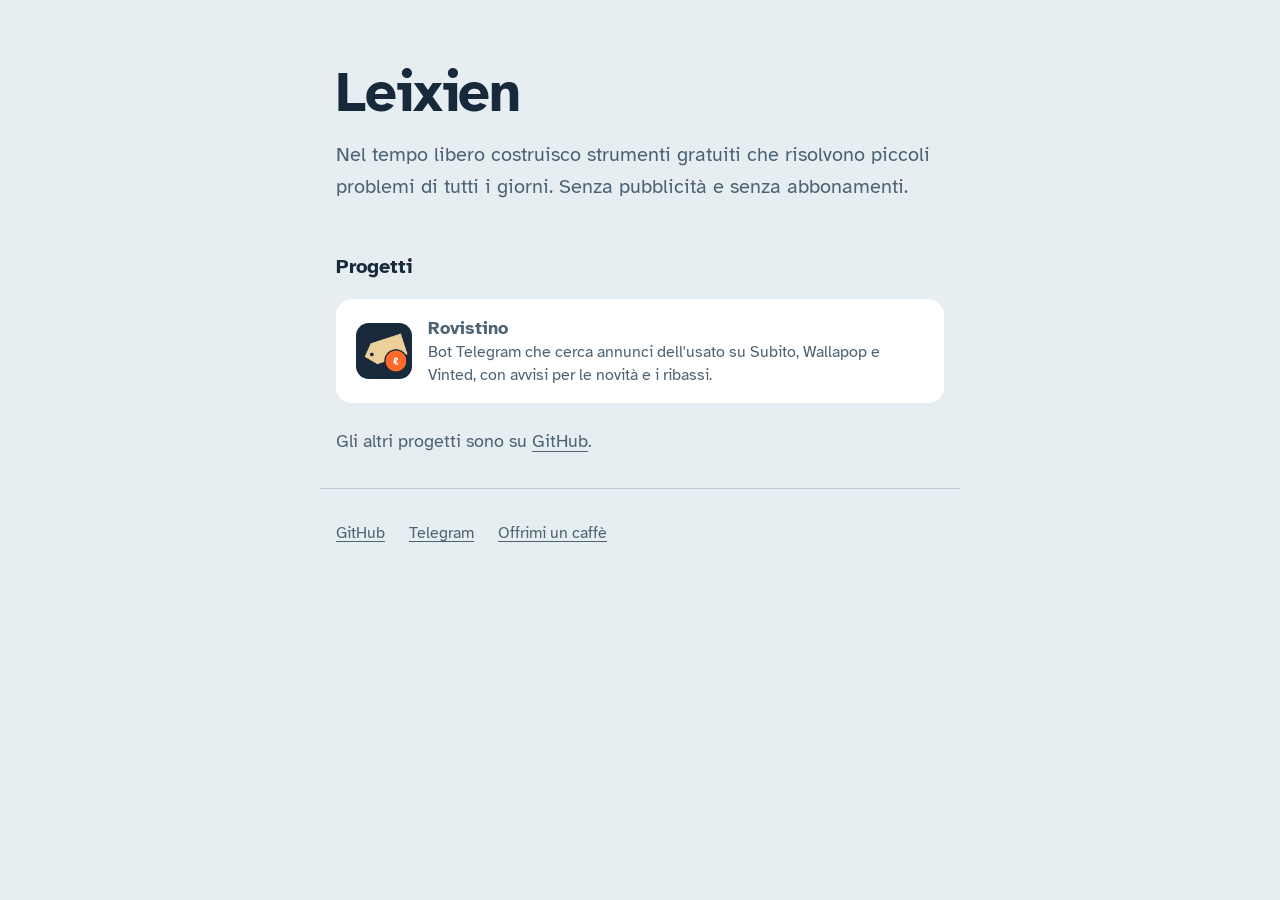
==== index.html @ f7a5f0c4 "Add home page with projects, favicon, robots.txt and sitemap" ====
<!doctype html>
<html lang="it">
<head>
  <meta charset="utf-8">
  <meta name="viewport" content="width=device-width, initial-scale=1">
  <title>Leixien – Strumenti gratuiti</title>
  <meta name="description" content="Strumenti gratuiti che risolvono piccoli problemi di tutti i giorni, come Rovistino, il bot Telegram per cercare annunci dell'usato.">
  <meta name="robots" content="index, follow">
  <link rel="canonical" href="https://leixien.github.io/">
  <meta property="og:title" content="Leixien – Strumenti gratuiti">
  <meta property="og:description" content="Strumenti gratuiti che risolvono piccoli problemi di tutti i giorni.">
  <meta property="og:url" content="https://leixien.github.io/">
  <meta property="og:type" content="website">
  <meta property="og:site_name" content="Leixien">
  <meta property="og:image" content="https://leixien.github.io/Rovistino/assets/description.png">
  <link rel="icon" href="/favicon.ico" sizes="any">
  <link rel="icon" type="image/png" sizes="48x48" href="/favicon-48.png">
  <link rel="icon" type="image/png" sizes="96x96" href="/favicon-96.png">
  <link rel="icon" type="image/png" sizes="192x192" href="/favicon-192.png">
  <link rel="apple-touch-icon" href="/apple-touch-icon.png">
  <script type="application/ld+json">
  {
    "@context": "https://schema.org",
    "@type": "WebSite",
    "name": "Leixien",
    "alternateName": ["Leixien – Strumenti gratuiti"],
    "url": "https://leixien.github.io/"
  }
  </script>
  <link rel="preconnect" href="https://fonts.googleapis.com">
  <link rel="preconnect" href="https://fonts.gstatic.com" crossorigin>
  <link href="https://fonts.googleapis.com/css2?family=Atkinson+Hyperlegible:wght@400;700&family=Caveat+Brush&display=swap" rel="stylesheet">
  <style>
    :root { --bg: #e7eef2; --ink: #17293a; --muted: #4d6273; --line: #b9c8d3; --card: #ffffff; --tag: #ecd09a; --sticker: #ff6a2b; --focus: #1f6fd1; }
    @media (prefers-color-scheme: dark) {
      :root { --bg: #14222f; --ink: #e4edf3; --muted: #9fb3c3; --line: #2e4254; --card: #1e3142; --tag: #d9bb80; --focus: #7db4ff; }
    }
    * { box-sizing: border-box; }
    body { margin: 0; background: var(--bg); color: var(--ink); font: 1.125rem/1.6 "Atkinson Hyperlegible", system-ui, sans-serif; }
    a { color: inherit; text-underline-offset: 0.2em; }
    a:focus-visible { outline: 3px solid var(--focus); outline-offset: 3px; }
    main { max-width: 40rem; margin: 0 auto; padding: 4rem 1rem 2rem; }
    h1 { font-size: clamp(2.4rem, 8vw, 3.5rem); line-height: 1.05; margin: 0 0 1rem; letter-spacing: -0.02em; }
    .lede { color: var(--muted); font-size: 1.25rem; margin: 0 0 3rem; }
    h2 { font-size: 1.25rem; margin: 0 0 1rem; }
    .project { display: flex; gap: 1rem; align-items: center; background: var(--card); border-radius: 1rem; padding: 1rem 1.25rem; text-decoration: none; }
    .project img { width: 3.5rem; height: 3.5rem; border-radius: 0.8rem; flex-shrink: 0; }
    .project b { display: block; font-size: 1.125rem; }
    .project span { color: var(--muted); font-size: 1rem; line-height: 1.45; }
    .more { margin: 1.5rem 0 0; color: var(--muted); }
    footer { max-width: 40rem; margin: 0 auto; padding: 2rem 1rem 3rem; display: flex; flex-wrap: wrap; gap: 0.5rem 1.5rem; color: var(--muted); font-size: 1rem; border-top: 1px solid var(--line); }
  </style>
</head>
<body>
  <main>
    <h1>Leixien</h1>
    <p class="lede">Nel tempo libero costruisco strumenti gratuiti che risolvono piccoli problemi di tutti i giorni. Senza pubblicità e senza abbonamenti.</p>

    <h2>Progetti</h2>
    <a class="project" href="Rovistino/">
      <img src="favicon-192.png" alt="">
      <span><b>Rovistino</b>Bot Telegram che cerca annunci dell'usato su Subito, Wallapop e Vinted, con avvisi per le novità e i ribassi.</span>
    </a>
    <p class="more">Gli altri progetti sono su <a href="https://github.com/Leixien">GitHub</a>.</p>
  </main>

  <footer>
    <a href="https://github.com/Leixien">GitHub</a>
    <a href="https://t.me/cringejon">Telegram</a>
    <a href="Rovistino/dona.html">Offrimi un caffè</a>
  </footer>
</body>
</html>
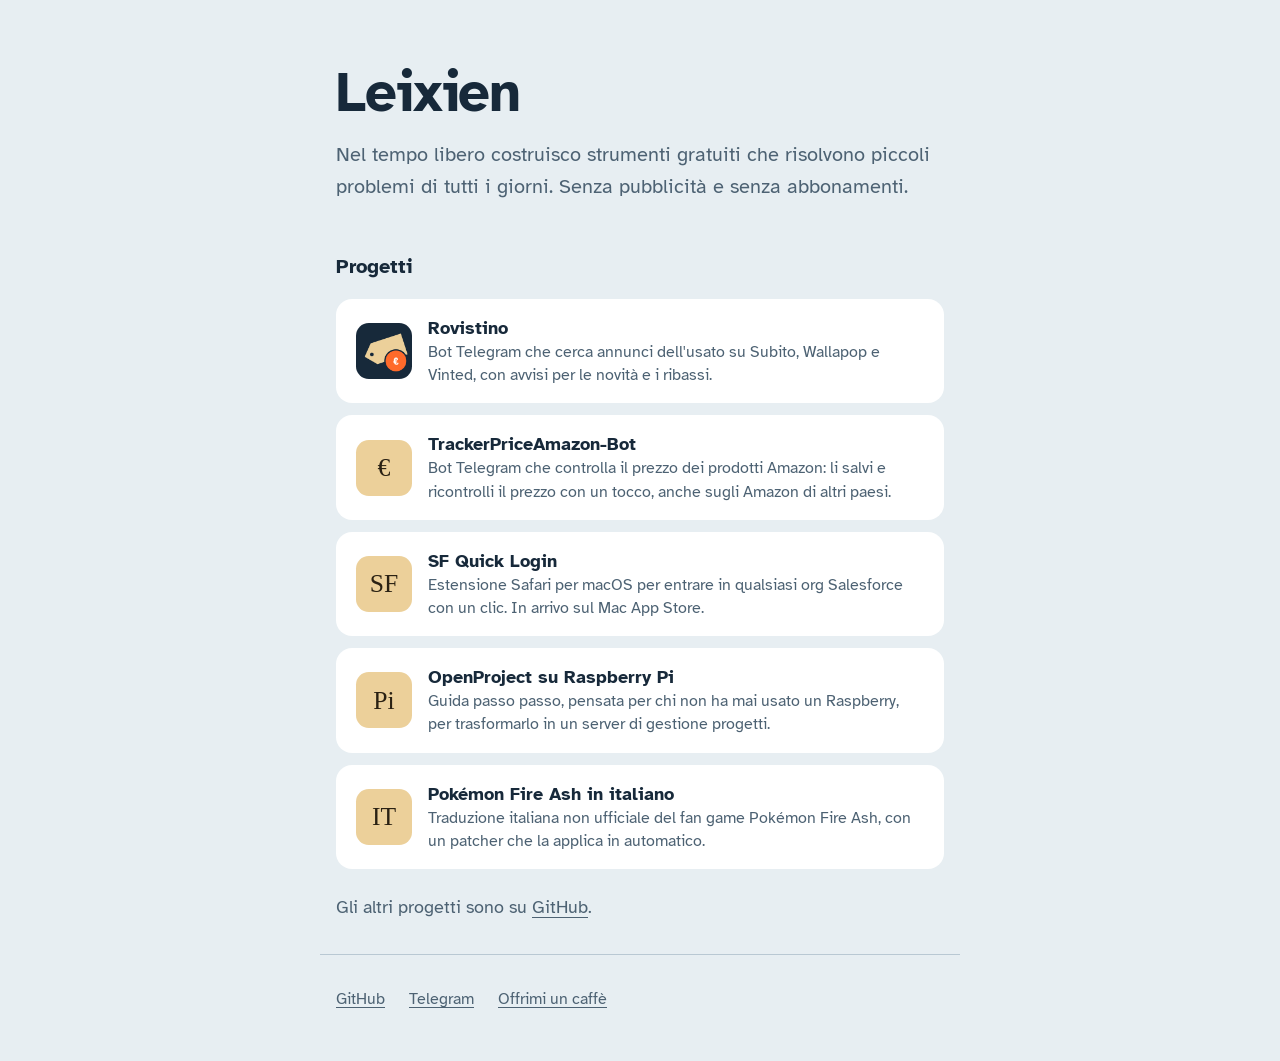
==== commit 9bd3af04: "List more projects on the home page" ====
--- a/index.html
+++ b/index.html
@@ -4,7 +4,7 @@
   <meta charset="utf-8">
   <meta name="viewport" content="width=device-width, initial-scale=1">
   <title>Leixien – Strumenti gratuiti</title>
-  <meta name="description" content="Strumenti gratuiti che risolvono piccoli problemi di tutti i giorni, come Rovistino, il bot Telegram per cercare annunci dell'usato.">
+  <meta name="description" content="Strumenti gratuiti di Leixien: Rovistino per gli annunci dell'usato, un bot Telegram per i prezzi Amazon, un'estensione Safari per Salesforce, guide e traduzioni.">
   <meta name="robots" content="index, follow">
   <link rel="canonical" href="https://leixien.github.io/">
   <meta property="og:title" content="Leixien – Strumenti gratuiti">
@@ -43,9 +43,11 @@
     h1 { font-size: clamp(2.4rem, 8vw, 3.5rem); line-height: 1.05; margin: 0 0 1rem; letter-spacing: -0.02em; }
     .lede { color: var(--muted); font-size: 1.25rem; margin: 0 0 3rem; }
     h2 { font-size: 1.25rem; margin: 0 0 1rem; }
+    .projects { list-style: none; margin: 0; padding: 0; display: grid; gap: 0.75rem; }
     .project { display: flex; gap: 1rem; align-items: center; background: var(--card); border-radius: 1rem; padding: 1rem 1.25rem; text-decoration: none; }
-    .project img { width: 3.5rem; height: 3.5rem; border-radius: 0.8rem; flex-shrink: 0; }
-    .project b { display: block; font-size: 1.125rem; }
+    .project img, .badge { width: 3.5rem; height: 3.5rem; border-radius: 0.8rem; flex-shrink: 0; }
+    .project .badge { display: grid; place-items: center; background: var(--tag); color: #2a2113; font: 1.6rem/1 "Caveat Brush", cursive; }
+    .project b { display: block; font-size: 1.125rem; color: var(--ink); }
     .project span { color: var(--muted); font-size: 1rem; line-height: 1.45; }
     .more { margin: 1.5rem 0 0; color: var(--muted); }
     footer { max-width: 40rem; margin: 0 auto; padding: 2rem 1rem 3rem; display: flex; flex-wrap: wrap; gap: 0.5rem 1.5rem; color: var(--muted); font-size: 1rem; border-top: 1px solid var(--line); }
@@ -57,10 +59,28 @@
     <p class="lede">Nel tempo libero costruisco strumenti gratuiti che risolvono piccoli problemi di tutti i giorni. Senza pubblicità e senza abbonamenti.</p>
 
     <h2>Progetti</h2>
-    <a class="project" href="Rovistino/">
-      <img src="favicon-192.png" alt="">
-      <span><b>Rovistino</b>Bot Telegram che cerca annunci dell'usato su Subito, Wallapop e Vinted, con avvisi per le novità e i ribassi.</span>
-    </a>
+    <ul class="projects">
+      <li><a class="project" href="Rovistino/">
+        <img src="favicon-192.png" alt="">
+        <span><b>Rovistino</b>Bot Telegram che cerca annunci dell'usato su Subito, Wallapop e Vinted, con avvisi per le novità e i ribassi.</span>
+      </a></li>
+      <li><a class="project" href="https://github.com/Leixien/TrackerPriceAmazon-Bot">
+        <span class="badge" aria-hidden="true">€</span>
+        <span><b>TrackerPriceAmazon-Bot</b>Bot Telegram che controlla il prezzo dei prodotti Amazon: li salvi e ricontrolli il prezzo con un tocco, anche sugli Amazon di altri paesi.</span>
+      </a></li>
+      <li><a class="project" href="SF-Quick-Login-Safari-Extension/">
+        <span class="badge" aria-hidden="true">SF</span>
+        <span><b>SF Quick Login</b>Estensione Safari per macOS per entrare in qualsiasi org Salesforce con un clic. In arrivo sul Mac App Store.</span>
+      </a></li>
+      <li><a class="project" href="https://github.com/Leixien/raspberry-openproject-guide">
+        <span class="badge" aria-hidden="true">Pi</span>
+        <span><b>OpenProject su Raspberry Pi</b>Guida passo passo, pensata per chi non ha mai usato un Raspberry, per trasformarlo in un server di gestione progetti.</span>
+      </a></li>
+      <li><a class="project" href="https://github.com/Leixien/PokemonFireAsh-ITA">
+        <span class="badge" aria-hidden="true">IT</span>
+        <span><b>Pokémon Fire Ash in italiano</b>Traduzione italiana non ufficiale del fan game Pokémon Fire Ash, con un patcher che la applica in automatico.</span>
+      </a></li>
+    </ul>
     <p class="more">Gli altri progetti sono su <a href="https://github.com/Leixien">GitHub</a>.</p>
   </main>
 
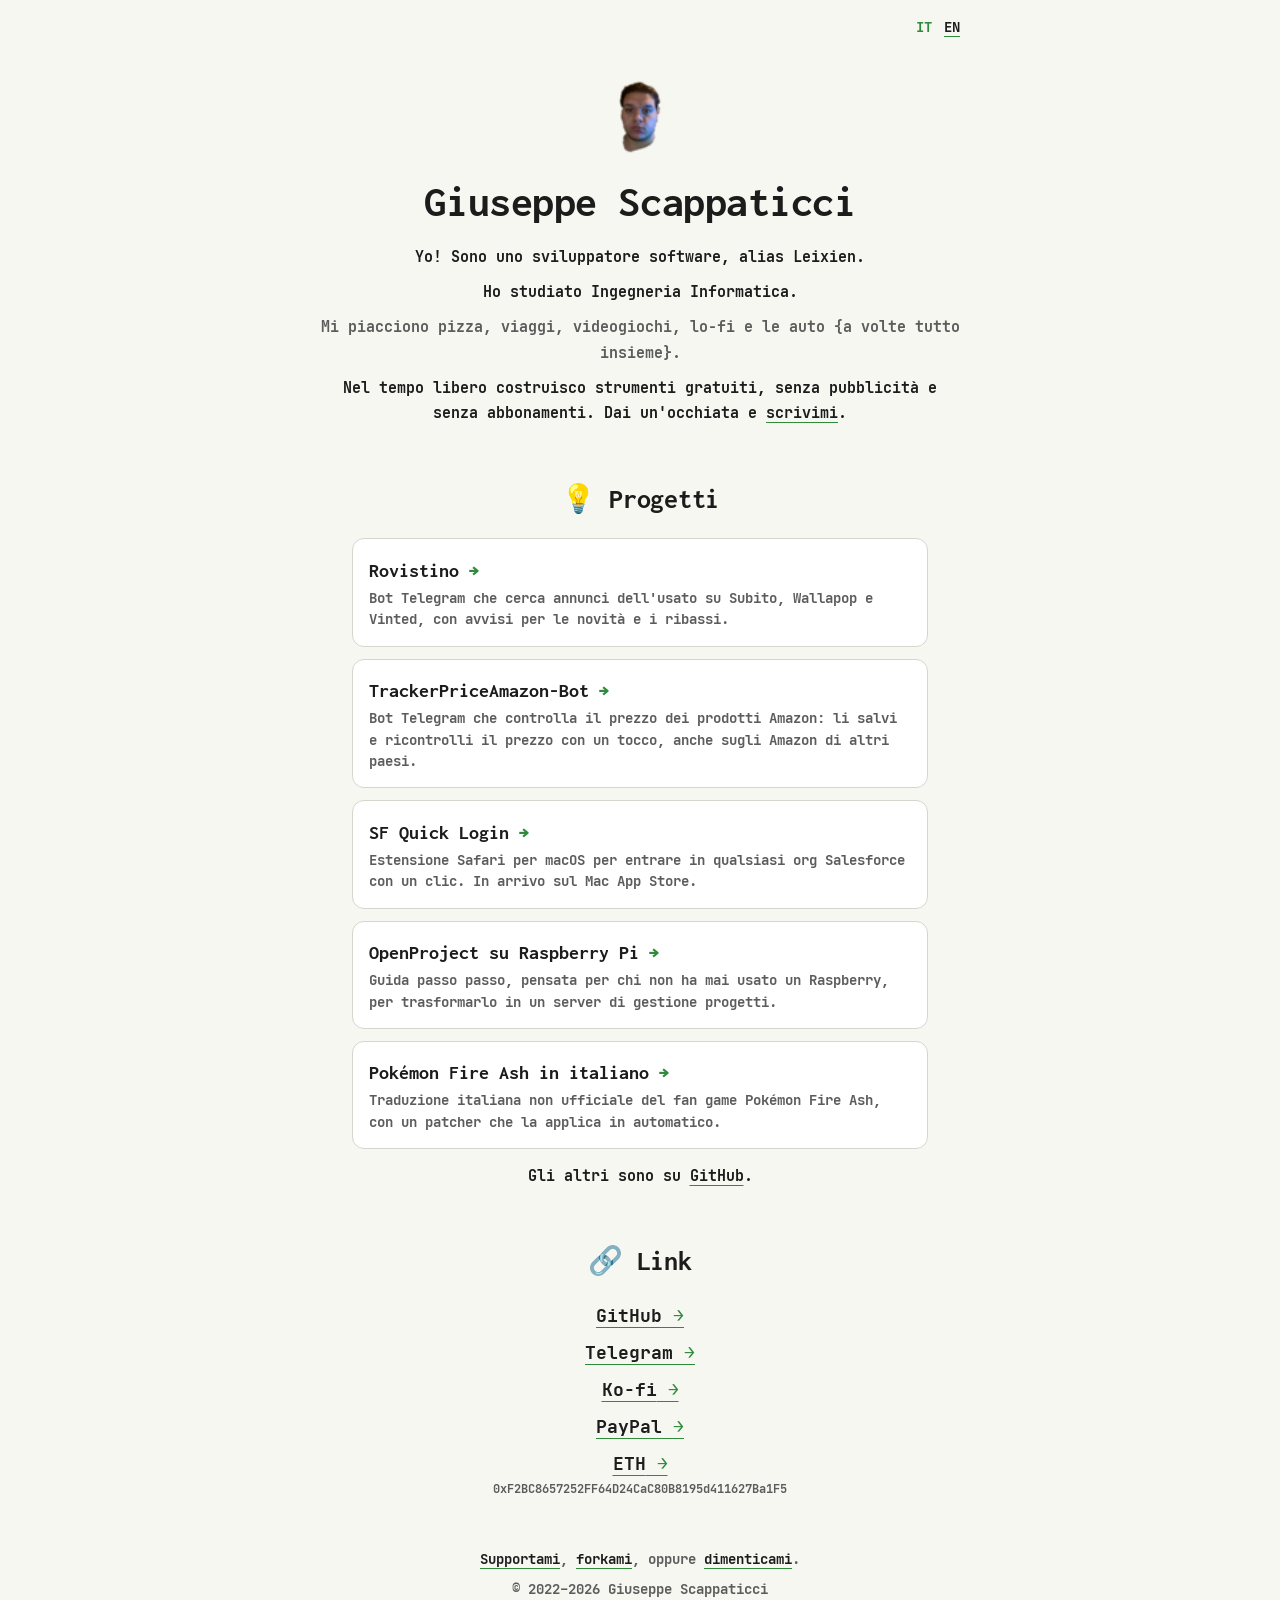
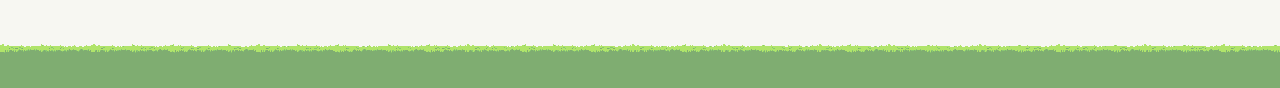
==== commit 8dfe6c2d: "Rebuild the home page in the style of the first website, in Italian and English" ====
--- a/index.html
+++ b/index.html
@@ -3,91 +3,87 @@
 <head>
   <meta charset="utf-8">
   <meta name="viewport" content="width=device-width, initial-scale=1">
-  <title>Leixien – Strumenti gratuiti</title>
-  <meta name="description" content="Strumenti gratuiti di Leixien: Rovistino per gli annunci dell'usato, un bot Telegram per i prezzi Amazon, un'estensione Safari per Salesforce, guide e traduzioni.">
+  <title>Giuseppe Scappaticci (Leixien) – Progetti</title>
+  <meta name="description" content="Giuseppe Scappaticci, alias Leixien: sviluppatore software. Strumenti gratuiti come Rovistino, bot Telegram, estensioni Safari, guide e traduzioni.">
   <meta name="robots" content="index, follow">
   <link rel="canonical" href="https://leixien.github.io/">
-  <meta property="og:title" content="Leixien – Strumenti gratuiti">
-  <meta property="og:description" content="Strumenti gratuiti che risolvono piccoli problemi di tutti i giorni.">
+  <link rel="alternate" hreflang="it" href="https://leixien.github.io/">
+  <link rel="alternate" hreflang="en" href="https://leixien.github.io/en/">
+  <link rel="alternate" hreflang="x-default" href="https://leixien.github.io/">
+  <meta property="og:title" content="Giuseppe Scappaticci (Leixien) – Progetti">
+  <meta property="og:description" content="Sviluppatore software. Strumenti gratuiti che risolvono piccoli problemi di tutti i giorni.">
   <meta property="og:url" content="https://leixien.github.io/">
   <meta property="og:type" content="website">
   <meta property="og:site_name" content="Leixien">
+  <meta property="og:locale" content="it_IT">
   <meta property="og:image" content="https://leixien.github.io/Rovistino/assets/description.png">
+  <meta name="theme-color" content="#181818" media="(prefers-color-scheme: dark)">
+  <meta name="theme-color" content="#f7f7f2" media="(prefers-color-scheme: light)">
   <link rel="icon" href="/favicon.ico" sizes="any">
   <link rel="icon" type="image/png" sizes="48x48" href="/favicon-48.png">
   <link rel="icon" type="image/png" sizes="96x96" href="/favicon-96.png">
   <link rel="icon" type="image/png" sizes="192x192" href="/favicon-192.png">
   <link rel="apple-touch-icon" href="/apple-touch-icon.png">
+  <link rel="preload" href="/fonts/JetBrainsMono-Bold.ttf" as="font" type="font/ttf" crossorigin>
+  <link rel="stylesheet" href="/style.css">
   <script type="application/ld+json">
   {
     "@context": "https://schema.org",
-    "@type": "WebSite",
-    "name": "Leixien",
-    "alternateName": ["Leixien – Strumenti gratuiti"],
-    "url": "https://leixien.github.io/"
+    "@graph": [
+      { "@type": "WebSite", "name": "Leixien", "url": "https://leixien.github.io/", "inLanguage": ["it", "en"] },
+      {
+        "@type": "Person",
+        "name": "Giuseppe Scappaticci",
+        "alternateName": "Leixien",
+        "jobTitle": "Sviluppatore software",
+        "url": "https://leixien.github.io/",
+        "sameAs": ["https://github.com/Leixien", "https://t.me/cringejon", "https://ko-fi.com/cringejon"]
+      }
+    ]
   }
   </script>
-  <link rel="preconnect" href="https://fonts.googleapis.com">
-  <link rel="preconnect" href="https://fonts.gstatic.com" crossorigin>
-  <link href="https://fonts.googleapis.com/css2?family=Atkinson+Hyperlegible:wght@400;700&family=Caveat+Brush&display=swap" rel="stylesheet">
-  <style>
-    :root { --bg: #e7eef2; --ink: #17293a; --muted: #4d6273; --line: #b9c8d3; --card: #ffffff; --tag: #ecd09a; --sticker: #ff6a2b; --focus: #1f6fd1; }
-    @media (prefers-color-scheme: dark) {
-      :root { --bg: #14222f; --ink: #e4edf3; --muted: #9fb3c3; --line: #2e4254; --card: #1e3142; --tag: #d9bb80; --focus: #7db4ff; }
-    }
-    * { box-sizing: border-box; }
-    body { margin: 0; background: var(--bg); color: var(--ink); font: 1.125rem/1.6 "Atkinson Hyperlegible", system-ui, sans-serif; }
-    a { color: inherit; text-underline-offset: 0.2em; }
-    a:focus-visible { outline: 3px solid var(--focus); outline-offset: 3px; }
-    main { max-width: 40rem; margin: 0 auto; padding: 4rem 1rem 2rem; }
-    h1 { font-size: clamp(2.4rem, 8vw, 3.5rem); line-height: 1.05; margin: 0 0 1rem; letter-spacing: -0.02em; }
-    .lede { color: var(--muted); font-size: 1.25rem; margin: 0 0 3rem; }
-    h2 { font-size: 1.25rem; margin: 0 0 1rem; }
-    .projects { list-style: none; margin: 0; padding: 0; display: grid; gap: 0.75rem; }
-    .project { display: flex; gap: 1rem; align-items: center; background: var(--card); border-radius: 1rem; padding: 1rem 1.25rem; text-decoration: none; }
-    .project img, .badge { width: 3.5rem; height: 3.5rem; border-radius: 0.8rem; flex-shrink: 0; }
-    .project .badge { display: grid; place-items: center; background: var(--tag); color: #2a2113; font: 1.6rem/1 "Caveat Brush", cursive; }
-    .project b { display: block; font-size: 1.125rem; color: var(--ink); }
-    .project span { color: var(--muted); font-size: 1rem; line-height: 1.45; }
-    .more { margin: 1.5rem 0 0; color: var(--muted); }
-    footer { max-width: 40rem; margin: 0 auto; padding: 2rem 1rem 3rem; display: flex; flex-wrap: wrap; gap: 0.5rem 1.5rem; color: var(--muted); font-size: 1rem; border-top: 1px solid var(--line); }
-  </style>
 </head>
 <body>
+  <nav class="lang" aria-label="Lingua">
+    <a href="/" aria-current="page" hreflang="it" lang="it">IT</a>
+    <a href="/en/" hreflang="en" lang="en">EN</a>
+  </nav>
+
   <main>
-    <h1>Leixien</h1>
-    <p class="lede">Nel tempo libero costruisco strumenti gratuiti che risolvono piccoli problemi di tutti i giorni. Senza pubblicità e senza abbonamenti.</p>
+    <a class="head" href="/" aria-label="Home"><img src="/img/beppe.png" alt="Giuseppe" width="50"></a>
+    <h1>Giuseppe Scappaticci</h1>
 
-    <h2>Progetti</h2>
+    <div class="intro">
+      <p>Yo! Sono uno sviluppatore software, alias <b>Leixien</b>.</p>
+      <p>Ho studiato Ingegneria Informatica.</p>
+      <p class="muted">Mi piacciono pizza, viaggi, videogiochi, lo-fi e le auto {a volte tutto insieme}.</p>
+      <p>Nel tempo libero costruisco strumenti gratuiti, senza pubblicità e senza abbonamenti. Dai un'occhiata e <a href="#link">scrivimi</a>.</p>
+    </div>
+
+    <h2 id="progetti">💡 Progetti</h2>
     <ul class="projects">
-      <li><a class="project" href="Rovistino/">
-        <img src="favicon-192.png" alt="">
-        <span><b>Rovistino</b>Bot Telegram che cerca annunci dell'usato su Subito, Wallapop e Vinted, con avvisi per le novità e i ribassi.</span>
-      </a></li>
-      <li><a class="project" href="https://github.com/Leixien/TrackerPriceAmazon-Bot">
-        <span class="badge" aria-hidden="true">€</span>
-        <span><b>TrackerPriceAmazon-Bot</b>Bot Telegram che controlla il prezzo dei prodotti Amazon: li salvi e ricontrolli il prezzo con un tocco, anche sugli Amazon di altri paesi.</span>
-      </a></li>
-      <li><a class="project" href="SF-Quick-Login-Safari-Extension/">
-        <span class="badge" aria-hidden="true">SF</span>
-        <span><b>SF Quick Login</b>Estensione Safari per macOS per entrare in qualsiasi org Salesforce con un clic. In arrivo sul Mac App Store.</span>
-      </a></li>
-      <li><a class="project" href="https://github.com/Leixien/raspberry-openproject-guide">
-        <span class="badge" aria-hidden="true">Pi</span>
-        <span><b>OpenProject su Raspberry Pi</b>Guida passo passo, pensata per chi non ha mai usato un Raspberry, per trasformarlo in un server di gestione progetti.</span>
-      </a></li>
-      <li><a class="project" href="https://github.com/Leixien/PokemonFireAsh-ITA">
-        <span class="badge" aria-hidden="true">IT</span>
-        <span><b>Pokémon Fire Ash in italiano</b>Traduzione italiana non ufficiale del fan game Pokémon Fire Ash, con un patcher che la applica in automatico.</span>
-      </a></li>
+      <li><a href="/Rovistino/"><b>Rovistino</b><span>Bot Telegram che cerca annunci dell'usato su Subito, Wallapop e Vinted, con avvisi per le novità e i ribassi.</span></a></li>
+      <li><a href="https://github.com/Leixien/TrackerPriceAmazon-Bot"><b>TrackerPriceAmazon-Bot</b><span>Bot Telegram che controlla il prezzo dei prodotti Amazon: li salvi e ricontrolli il prezzo con un tocco, anche sugli Amazon di altri paesi.</span></a></li>
+      <li><a href="/SF-Quick-Login-Safari-Extension/"><b>SF Quick Login</b><span>Estensione Safari per macOS per entrare in qualsiasi org Salesforce con un clic. In arrivo sul Mac App Store.</span></a></li>
+      <li><a href="https://github.com/Leixien/raspberry-openproject-guide"><b>OpenProject su Raspberry Pi</b><span>Guida passo passo, pensata per chi non ha mai usato un Raspberry, per trasformarlo in un server di gestione progetti.</span></a></li>
+      <li><a href="https://github.com/Leixien/PokemonFireAsh-ITA"><b>Pokémon Fire Ash in italiano</b><span>Traduzione italiana non ufficiale del fan game Pokémon Fire Ash, con un patcher che la applica in automatico.</span></a></li>
     </ul>
-    <p class="more">Gli altri progetti sono su <a href="https://github.com/Leixien">GitHub</a>.</p>
+    <p class="intro muted">Gli altri sono su <a href="https://github.com/Leixien">GitHub</a>.</p>
+
+    <h2 id="link">🔗 Link</h2>
+    <ul class="links">
+      <li><a href="https://github.com/Leixien">GitHub</a></li>
+      <li><a href="https://t.me/cringejon">Telegram</a></li>
+      <li><a href="https://ko-fi.com/cringejon">Ko-fi</a></li>
+      <li><a href="https://paypal.me/giuseppescappaticci">PayPal</a></li>
+      <li><a href="https://etherscan.io/address/0xF2BC8657252FF64D24CaC80B8195d411627Ba1F5">ETH</a><code>0xF2BC8657252FF64D24CaC80B8195d411627Ba1F5</code></li>
+    </ul>
   </main>
 
   <footer>
-    <a href="https://github.com/Leixien">GitHub</a>
-    <a href="https://t.me/cringejon">Telegram</a>
-    <a href="Rovistino/dona.html">Offrimi un caffè</a>
+    <p class="main"><a href="https://ko-fi.com/cringejon">Supportami</a>, <a href="https://github.com/Leixien">forkami</a>, oppure <a href="/forget.html">dimenticami</a>.</p>
+    <p>© 2022–2026 Giuseppe Scappaticci</p>
   </footer>
+  <div class="grass" aria-hidden="true"></div>
 </body>
 </html>
--- a/style.css
+++ b/style.css
@@ -0,0 +1,86 @@
+@font-face {
+  font-family: "JetBrains Mono";
+  src: url("/fonts/JetBrainsMono-Bold.ttf") format("truetype");
+  font-weight: 700;
+  font-display: swap;
+}
+@font-face {
+  font-family: "Inconsolata";
+  src: url("/fonts/Inconsolata.ttf") format("truetype");
+  font-display: swap;
+}
+
+/* Dark by default, as the first version of the site; light if the device asks for it. */
+:root {
+  --bg: #181818;
+  --ink: #f5f5f5;
+  --muted: #a8a8a8;
+  --line: #333333;
+  --card: #222222;
+  --accent: #7fd08a;
+  --focus: #9ecbff;
+}
+@media (prefers-color-scheme: light) {
+  :root {
+    --bg: #f7f7f2;
+    --ink: #1c1c1c;
+    --muted: #5c5c5c;
+    --line: #d6d6cf;
+    --card: #ffffff;
+    --accent: #2f8a3c;
+    --focus: #1f6fd1;
+  }
+}
+
+* { box-sizing: border-box; }
+
+body {
+  margin: 0;
+  min-height: 100dvh;
+  display: flex;
+  flex-direction: column;
+  background: var(--bg);
+  color: var(--ink);
+  font: 700 0.9375rem/1.7 "JetBrains Mono", ui-monospace, monospace;
+}
+
+a { color: inherit; text-decoration-color: var(--accent); text-underline-offset: 0.25em; }
+a:hover { color: var(--accent); }
+:focus-visible { outline: 3px solid var(--focus); outline-offset: 3px; }
+
+.lang { display: flex; justify-content: flex-end; gap: 0.75rem; max-width: 42rem; width: 100%; margin: 0 auto; padding: 1rem 1rem 0; font-size: 0.875rem; }
+.lang [aria-current] { color: var(--accent); text-decoration: none; }
+
+main { flex: 1; width: 100%; max-width: 42rem; margin: 0 auto; padding: 1.5rem 1rem 2rem; text-align: center; }
+
+/* The head that spins, from the first version. */
+.head { display: inline-block; margin-top: 1rem; }
+.head img { display: block; width: 50px; height: auto; transition: transform 0.8s; }
+.head:hover img, .head:focus-visible img, .head:active img { transform: rotate(360deg); }
+@media (prefers-reduced-motion: reduce) { .head img { transition: none; } }
+
+h1, h2 { font-family: "Inconsolata", ui-monospace, monospace; font-weight: 700; letter-spacing: -0.01em; }
+h1 { font-size: clamp(2rem, 8vw, 2.75rem); line-height: 1.1; margin: 0.75rem 0 1.25rem; }
+h2 { font-size: 1.75rem; margin: 3rem 0 1rem; }
+.intro p { margin: 0 0 0.6rem; }
+.intro .muted { color: var(--muted); }
+
+.projects, .links { list-style: none; margin: 0 auto; padding: 0; display: grid; gap: 0.75rem; text-align: left; max-width: 36rem; }
+.projects a { display: block; background: var(--card); border: 1px solid var(--line); border-radius: 0.75rem; padding: 0.9rem 1rem; text-decoration: none; }
+.projects a:hover { border-color: var(--accent); color: inherit; }
+.projects b { display: block; font-family: "Inconsolata", ui-monospace, monospace; font-size: 1.25rem; }
+.projects b::after { content: " →"; color: var(--accent); }
+.projects span { display: block; color: var(--muted); font-size: 0.875rem; line-height: 1.55; }
+
+.links { text-align: center; gap: 0.4rem; font-size: 1.125rem; }
+.links a::after { content: " →"; color: var(--accent); }
+.links code { display: block; font: inherit; font-size: 0.75rem; color: var(--muted); word-break: break-all; }
+
+footer { text-align: center; padding: 1rem 1rem 0; font-size: 0.875rem; color: var(--muted); }
+footer p { margin: 0 0 0.4rem; }
+footer .main a { color: var(--ink); }
+
+/* The pixel-art grass at the bottom, from the first version. */
+.grass { height: 3.5rem; background: url("/img/grass.png") bottom center / auto 100% repeat-x; image-rendering: pixelated; margin-top: 1.5rem; }
+
+.forget img { max-width: 100%; height: auto; border-radius: 0.5rem; }
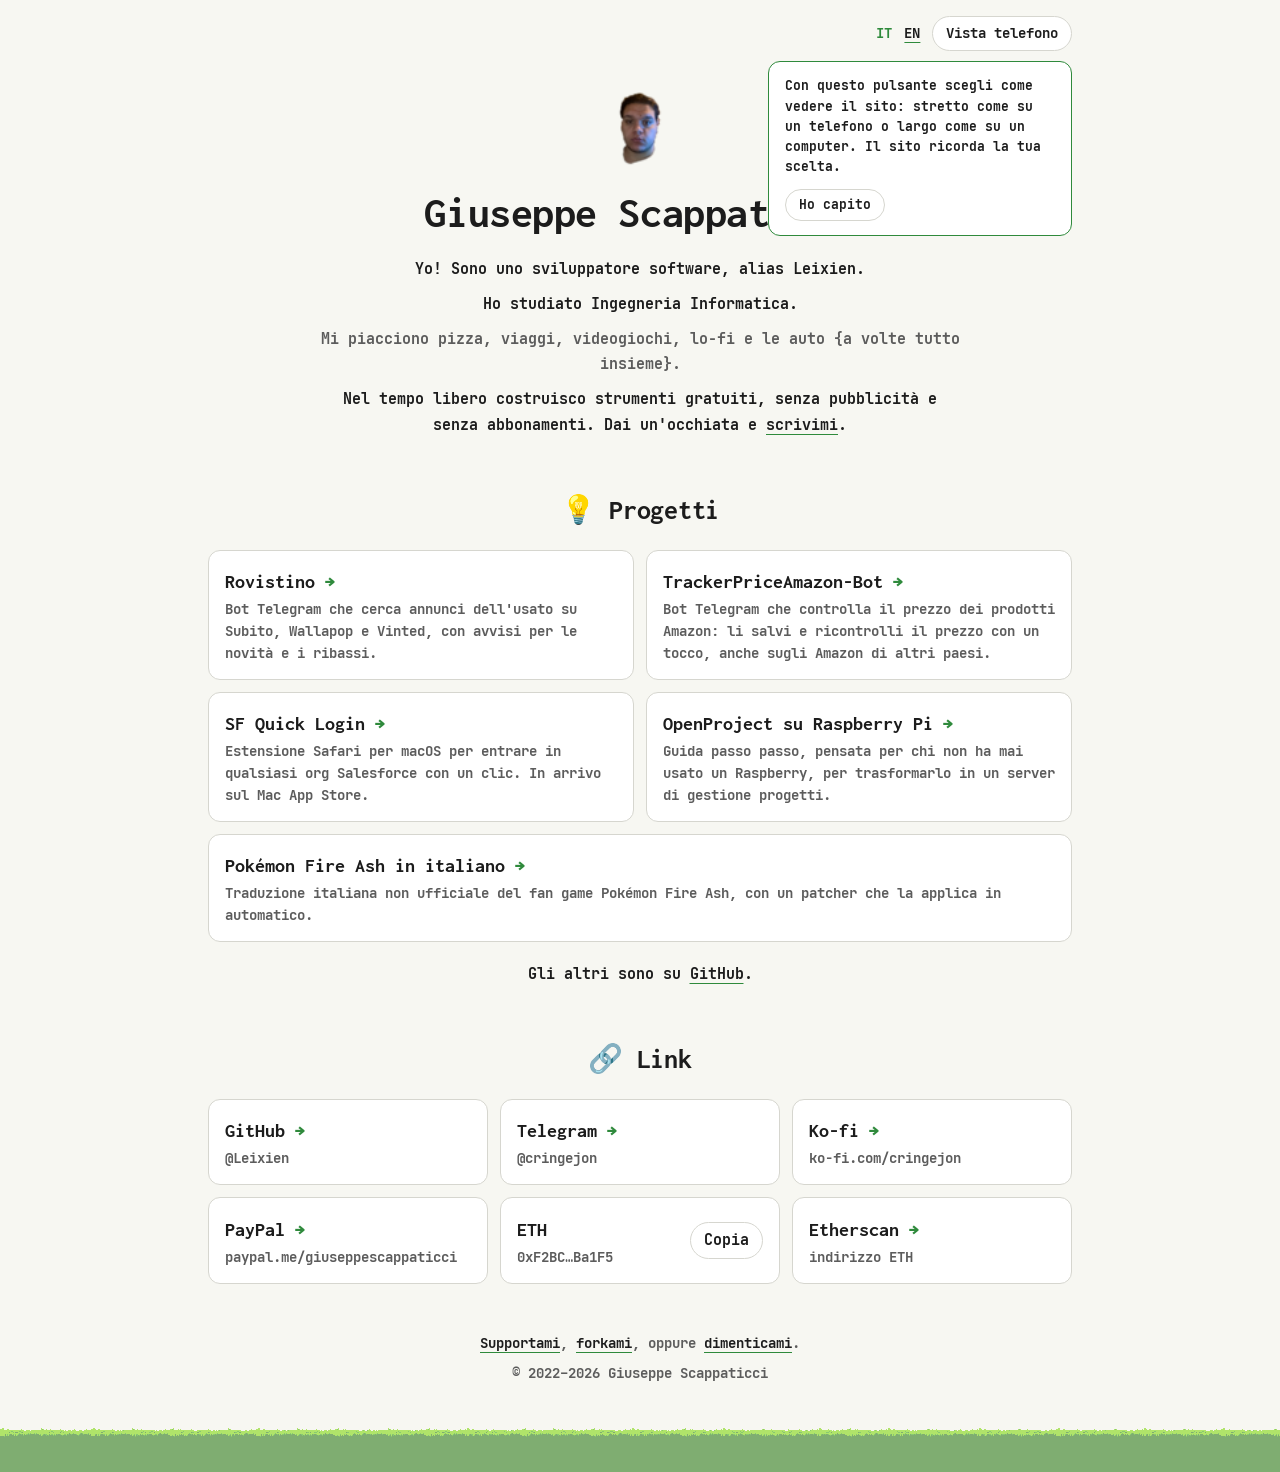
==== commit 34560d71: "Card-style links, phone/desktop view switch with a first-visit tip" ====
--- a/index.html
+++ b/index.html
@@ -16,7 +16,10 @@
   <meta property="og:type" content="website">
   <meta property="og:site_name" content="Leixien">
   <meta property="og:locale" content="it_IT">
-  <meta property="og:image" content="https://leixien.github.io/Rovistino/assets/description.png">
+  <meta property="og:image" content="https://leixien.github.io/img/og.png">
+  <meta property="og:image:width" content="1200">
+  <meta property="og:image:height" content="630">
+  <meta name="twitter:card" content="summary_large_image">
   <meta name="theme-color" content="#181818" media="(prefers-color-scheme: dark)">
   <meta name="theme-color" content="#f7f7f2" media="(prefers-color-scheme: light)">
   <link rel="icon" href="/favicon.ico" sizes="any">
@@ -26,6 +29,7 @@
   <link rel="apple-touch-icon" href="/apple-touch-icon.png">
   <link rel="preload" href="/fonts/JetBrainsMono-Bold.ttf" as="font" type="font/ttf" crossorigin>
   <link rel="stylesheet" href="/style.css">
+  <script src="/site.js"></script>
   <script type="application/ld+json">
   {
     "@context": "https://schema.org",
@@ -44,7 +48,7 @@
   </script>
 </head>
 <body>
-  <nav class="lang" aria-label="Lingua">
+  <nav class="bar" aria-label="Lingua">
     <a href="/" aria-current="page" hreflang="it" lang="it">IT</a>
     <a href="/en/" hreflang="en" lang="en">EN</a>
   </nav>
@@ -72,11 +76,12 @@
 
     <h2 id="link">🔗 Link</h2>
     <ul class="links">
-      <li><a href="https://github.com/Leixien">GitHub</a></li>
-      <li><a href="https://t.me/cringejon">Telegram</a></li>
-      <li><a href="https://ko-fi.com/cringejon">Ko-fi</a></li>
-      <li><a href="https://paypal.me/giuseppescappaticci">PayPal</a></li>
-      <li><a href="https://etherscan.io/address/0xF2BC8657252FF64D24CaC80B8195d411627Ba1F5">ETH</a><code>0xF2BC8657252FF64D24CaC80B8195d411627Ba1F5</code></li>
+      <li><a href="https://github.com/Leixien"><b>GitHub</b><span>@Leixien</span></a></li>
+      <li><a href="https://t.me/cringejon"><b>Telegram</b><span>@cringejon</span></a></li>
+      <li><a href="https://ko-fi.com/cringejon"><b>Ko-fi</b><span>ko-fi.com/cringejon</span></a></li>
+      <li><a href="https://paypal.me/giuseppescappaticci"><b>PayPal</b><span>paypal.me/giuseppescappaticci</span></a></li>
+      <li><div class="eth"><div><b>ETH</b><span title="0xF2BC8657252FF64D24CaC80B8195d411627Ba1F5">0xF2BC…Ba1F5</span></div><button type="button" class="copy" data-copy="0xF2BC8657252FF64D24CaC80B8195d411627Ba1F5">Copia</button></div></li>
+      <li><a href="https://etherscan.io/address/0xF2BC8657252FF64D24CaC80B8195d411627Ba1F5"><b>Etherscan</b><span>indirizzo ETH</span></a></li>
     </ul>
   </main>
 
--- a/style.css
+++ b/style.css
@@ -42,16 +42,50 @@
   background: var(--bg);
   color: var(--ink);
   font: 700 0.9375rem/1.7 "JetBrains Mono", ui-monospace, monospace;
+  /* layout follows the body width, so the phone/desktop switch can narrow it */
+  container-type: inline-size;
 }
+
+/* forced phone view on a wide screen */
+html[data-view="mobile"] { background: var(--line); }
+html[data-view="mobile"] body { max-width: 26rem; margin: 0 auto; }
 
 a { color: inherit; text-decoration-color: var(--accent); text-underline-offset: 0.25em; }
 a:hover { color: var(--accent); }
 :focus-visible { outline: 3px solid var(--focus); outline-offset: 3px; }
 
-.lang { display: flex; justify-content: flex-end; gap: 0.75rem; max-width: 42rem; width: 100%; margin: 0 auto; padding: 1rem 1rem 0; font-size: 0.875rem; }
-.lang [aria-current] { color: var(--accent); text-decoration: none; }
+/* top bar: language, view switch and its one-time tip */
+.bar { position: relative; display: flex; justify-content: flex-end; align-items: center; gap: 0.75rem; max-width: 56rem; width: 100%; margin: 0 auto; padding: 1rem 1rem 0; font-size: 0.875rem; }
+.bar [aria-current] { color: var(--accent); text-decoration: none; }
+.view-switch, .tip button, .copy {
+  font: inherit;
+  color: var(--ink);
+  background: var(--card);
+  border: 1px solid var(--line);
+  border-radius: 999px;
+  padding: 0.3rem 0.8rem;
+  cursor: pointer;
+  white-space: nowrap;
+}
+.view-switch:hover, .copy:hover { border-color: var(--accent); }
+.tip {
+  position: absolute;
+  top: calc(100% + 0.6rem);
+  right: 1rem;
+  z-index: 1;
+  width: min(19rem, calc(100cqi - 2rem));
+  background: var(--card);
+  border: 1px solid var(--accent);
+  border-radius: 0.75rem;
+  padding: 0.9rem 1rem;
+  font-size: 0.8125rem;
+  line-height: 1.55;
+  text-align: left;
+}
+.tip p { margin: 0 0 0.75rem; }
 
-main { flex: 1; width: 100%; max-width: 42rem; margin: 0 auto; padding: 1.5rem 1rem 2rem; text-align: center; }
+main { flex: 1; width: 100%; max-width: 56rem; margin: 0 auto; padding: 1.5rem 1rem 2rem; text-align: center; }
+.intro { max-width: 40rem; margin: 0 auto; }
 
 /* The head that spins, from the first version. */
 .head { display: inline-block; margin-top: 1rem; }
@@ -60,21 +94,26 @@
 @media (prefers-reduced-motion: reduce) { .head img { transition: none; } }
 
 h1, h2 { font-family: "Inconsolata", ui-monospace, monospace; font-weight: 700; letter-spacing: -0.01em; }
-h1 { font-size: clamp(2rem, 8vw, 2.75rem); line-height: 1.1; margin: 0.75rem 0 1.25rem; }
+h1 { font-size: clamp(2rem, 8cqi, 2.75rem); line-height: 1.1; margin: 0.75rem 0 1.25rem; }
 h2 { font-size: 1.75rem; margin: 3rem 0 1rem; }
 .intro p { margin: 0 0 0.6rem; }
 .intro .muted { color: var(--muted); }
+.projects + .intro { margin-top: 1.25rem; }
 
-.projects, .links { list-style: none; margin: 0 auto; padding: 0; display: grid; gap: 0.75rem; text-align: left; max-width: 36rem; }
-.projects a { display: block; background: var(--card); border: 1px solid var(--line); border-radius: 0.75rem; padding: 0.9rem 1rem; text-decoration: none; }
-.projects a:hover { border-color: var(--accent); color: inherit; }
-.projects b { display: block; font-family: "Inconsolata", ui-monospace, monospace; font-size: 1.25rem; }
-.projects b::after { content: " →"; color: var(--accent); }
-.projects span { display: block; color: var(--muted); font-size: 0.875rem; line-height: 1.55; }
-
-.links { text-align: center; gap: 0.4rem; font-size: 1.125rem; }
-.links a::after { content: " →"; color: var(--accent); }
-.links code { display: block; font: inherit; font-size: 0.75rem; color: var(--muted); word-break: break-all; }
+/* projects and links share the card look: one column on phones, more on wide screens */
+.projects, .links { list-style: none; margin: 0 auto; padding: 0; display: grid; gap: 0.75rem; text-align: left; }
+@container (min-width: 44rem) {
+  .projects { grid-template-columns: 1fr 1fr; }
+  .projects li:last-child:nth-child(odd) { grid-column: 1 / -1; }  /* no half-empty last row */
+  .links { grid-template-columns: repeat(3, 1fr); }
+}
+.projects a, .links a, .links .eth { display: block; height: 100%; background: var(--card); border: 1px solid var(--line); border-radius: 0.75rem; padding: 0.9rem 1rem; text-decoration: none; }
+.projects a:hover, .links a:hover { border-color: var(--accent); color: inherit; }
+.projects b, .links b { display: block; font-family: "Inconsolata", ui-monospace, monospace; font-size: 1.25rem; }
+.projects a b::after, .links a b::after { content: " →"; color: var(--accent); }
+.projects span, .links span { display: block; color: var(--muted); font-size: 0.875rem; line-height: 1.55; }
+.links .eth { display: flex; align-items: center; justify-content: space-between; gap: 0.5rem; }
+.links .eth span { overflow: hidden; text-overflow: ellipsis; }
 
 footer { text-align: center; padding: 1rem 1rem 0; font-size: 0.875rem; color: var(--muted); }
 footer p { margin: 0 0 0.4rem; }
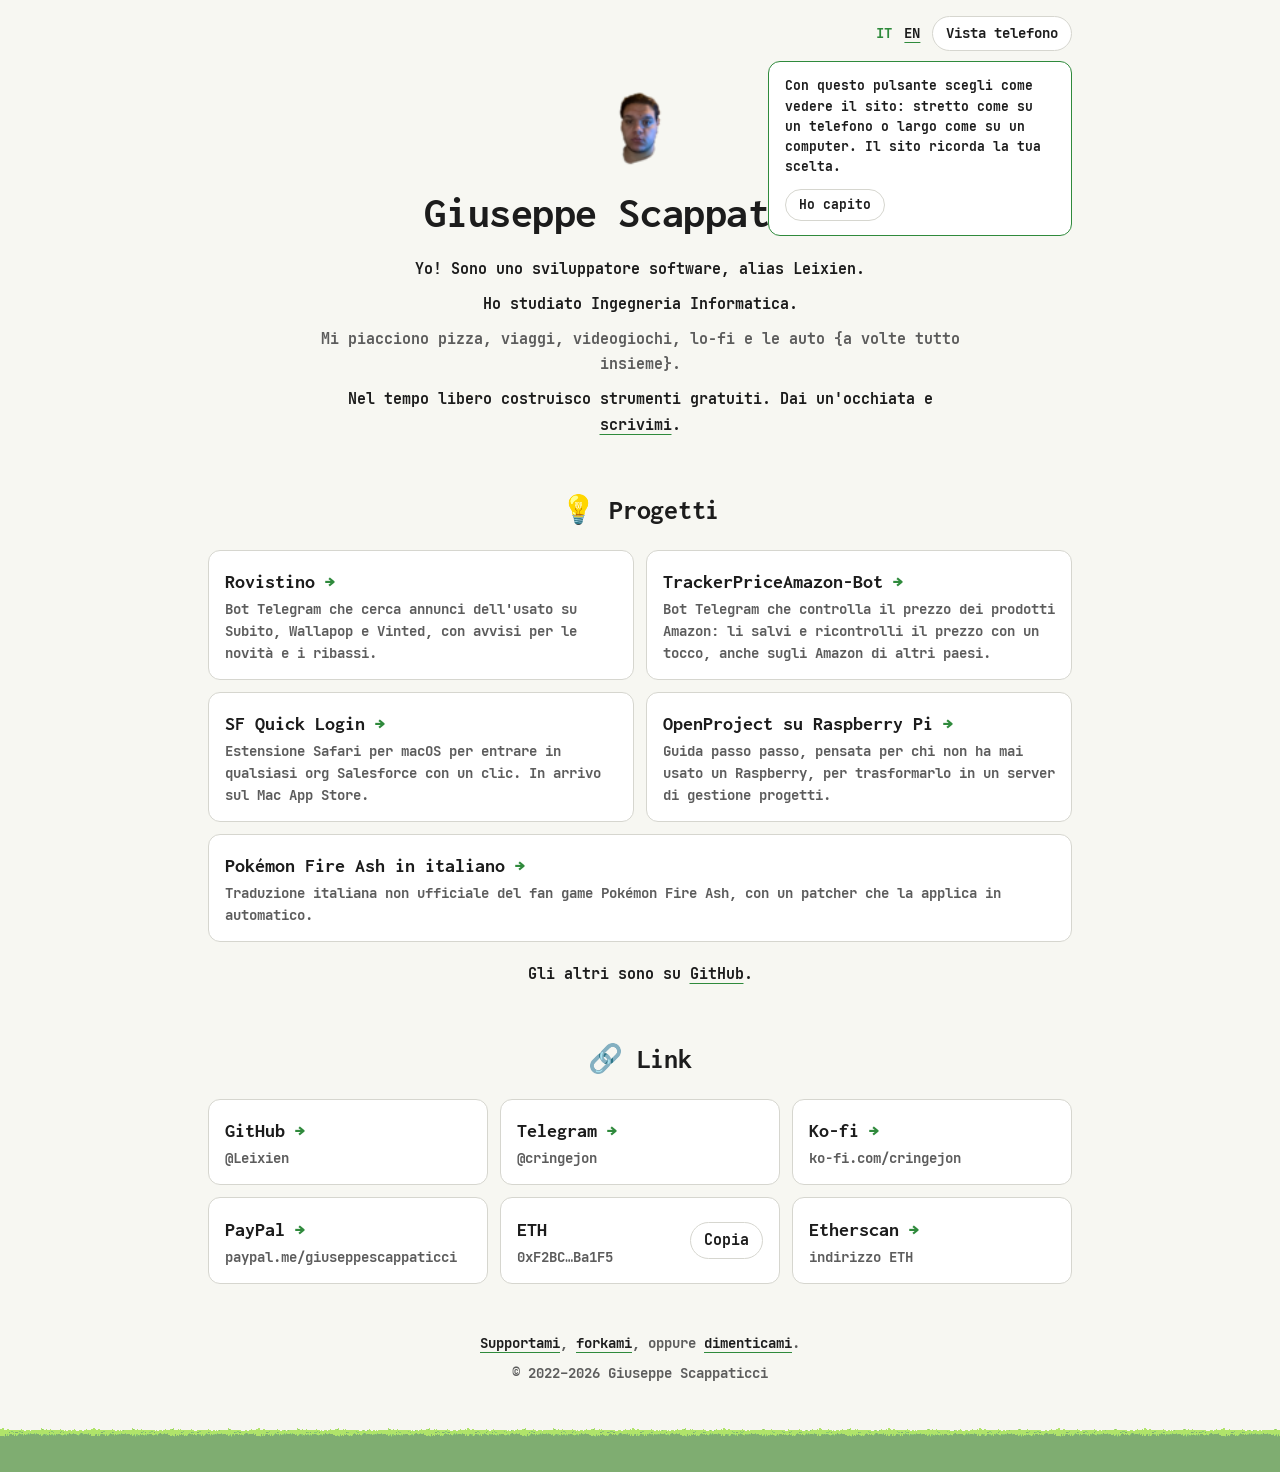
==== commit 8b6f368c: "Shorten the intro" ====
--- a/index.html
+++ b/index.html
@@ -61,7 +61,7 @@
       <p>Yo! Sono uno sviluppatore software, alias <b>Leixien</b>.</p>
       <p>Ho studiato Ingegneria Informatica.</p>
       <p class="muted">Mi piacciono pizza, viaggi, videogiochi, lo-fi e le auto {a volte tutto insieme}.</p>
-      <p>Nel tempo libero costruisco strumenti gratuiti, senza pubblicità e senza abbonamenti. Dai un'occhiata e <a href="#link">scrivimi</a>.</p>
+      <p>Nel tempo libero costruisco strumenti gratuiti. Dai un'occhiata e <a href="#link">scrivimi</a>.</p>
     </div>
 
     <h2 id="progetti">💡 Progetti</h2>
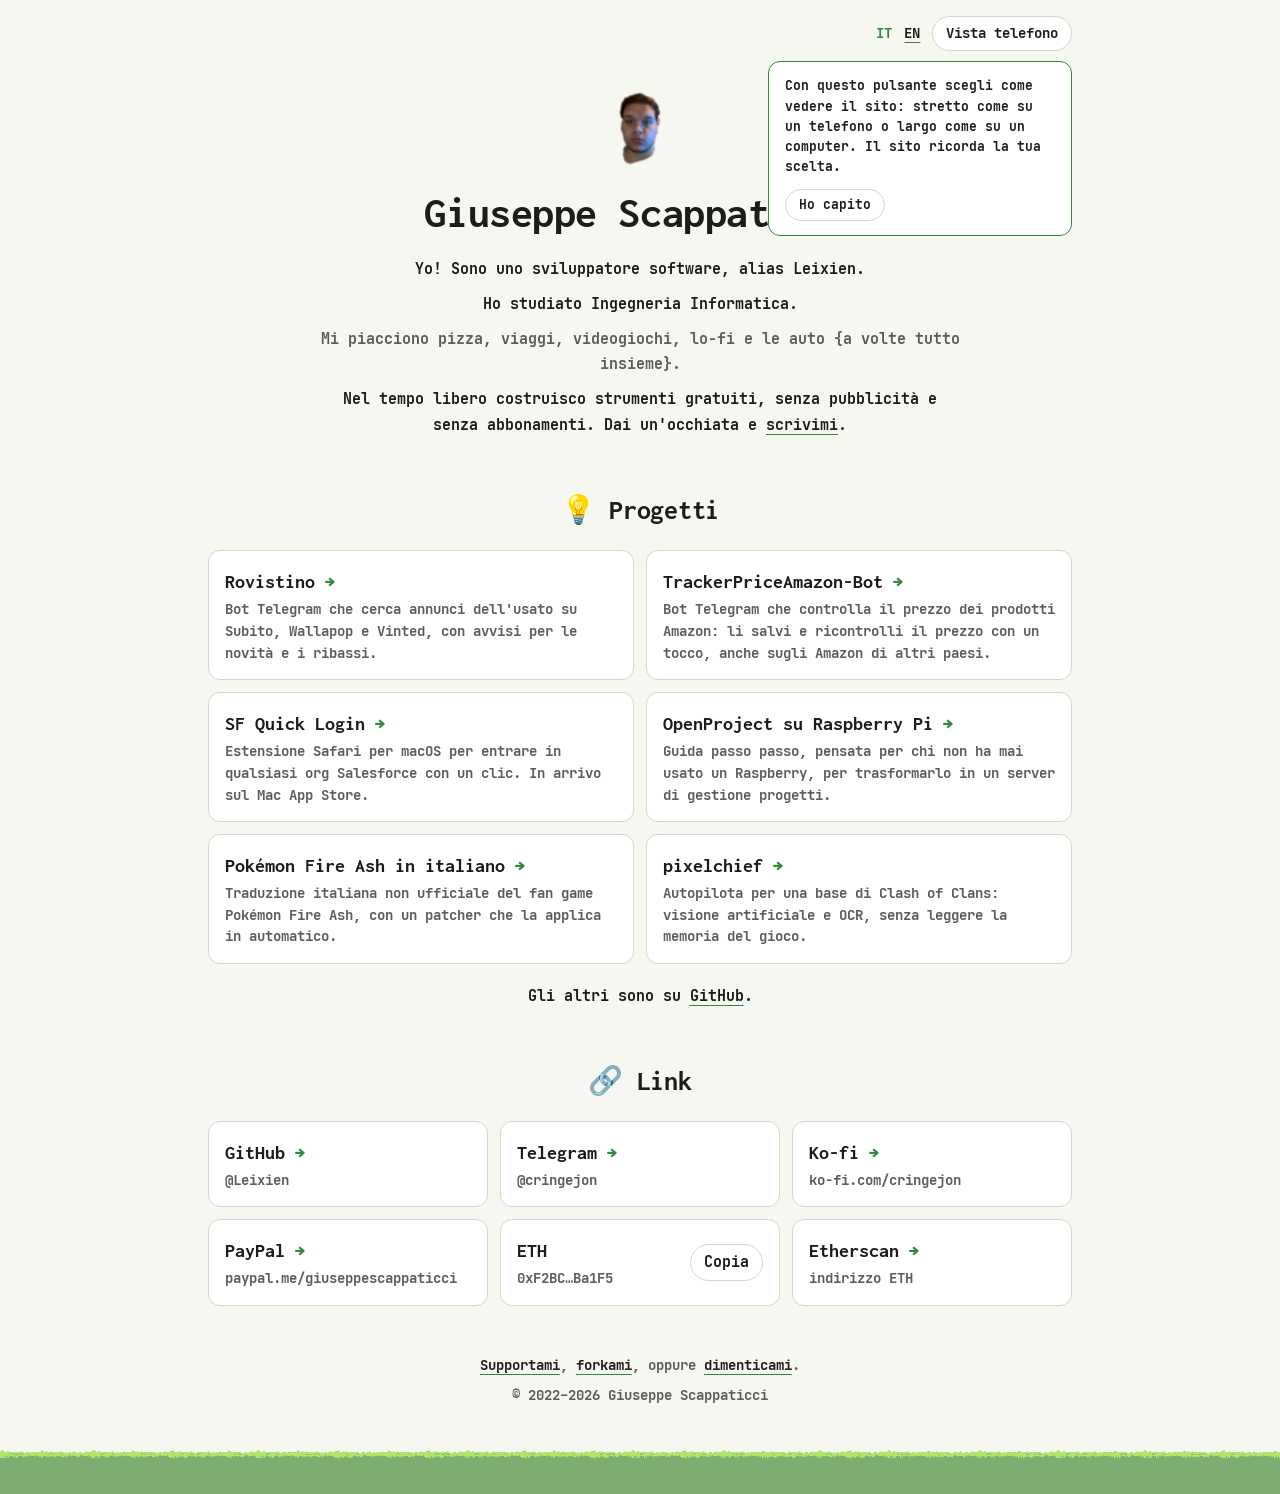
==== commit 4529bdd9: "Add pixelchief, restore the full intro" ====
--- a/index.html
+++ b/index.html
@@ -61,7 +61,7 @@
       <p>Yo! Sono uno sviluppatore software, alias <b>Leixien</b>.</p>
       <p>Ho studiato Ingegneria Informatica.</p>
       <p class="muted">Mi piacciono pizza, viaggi, videogiochi, lo-fi e le auto {a volte tutto insieme}.</p>
-      <p>Nel tempo libero costruisco strumenti gratuiti. Dai un'occhiata e <a href="#link">scrivimi</a>.</p>
+      <p>Nel tempo libero costruisco strumenti gratuiti, senza pubblicità e senza abbonamenti. Dai un'occhiata e <a href="#link">scrivimi</a>.</p>
     </div>
 
     <h2 id="progetti">💡 Progetti</h2>
@@ -71,6 +71,7 @@
       <li><a href="/SF-Quick-Login-Safari-Extension/"><b>SF Quick Login</b><span>Estensione Safari per macOS per entrare in qualsiasi org Salesforce con un clic. In arrivo sul Mac App Store.</span></a></li>
       <li><a href="https://github.com/Leixien/raspberry-openproject-guide"><b>OpenProject su Raspberry Pi</b><span>Guida passo passo, pensata per chi non ha mai usato un Raspberry, per trasformarlo in un server di gestione progetti.</span></a></li>
       <li><a href="https://github.com/Leixien/PokemonFireAsh-ITA"><b>Pokémon Fire Ash in italiano</b><span>Traduzione italiana non ufficiale del fan game Pokémon Fire Ash, con un patcher che la applica in automatico.</span></a></li>
+      <li><a href="https://github.com/Leixien/pixelchief"><b>pixelchief</b><span>Autopilota per una base di Clash of Clans: visione artificiale e OCR, senza leggere la memoria del gioco.</span></a></li>
     </ul>
     <p class="intro muted">Gli altri sono su <a href="https://github.com/Leixien">GitHub</a>.</p>
 
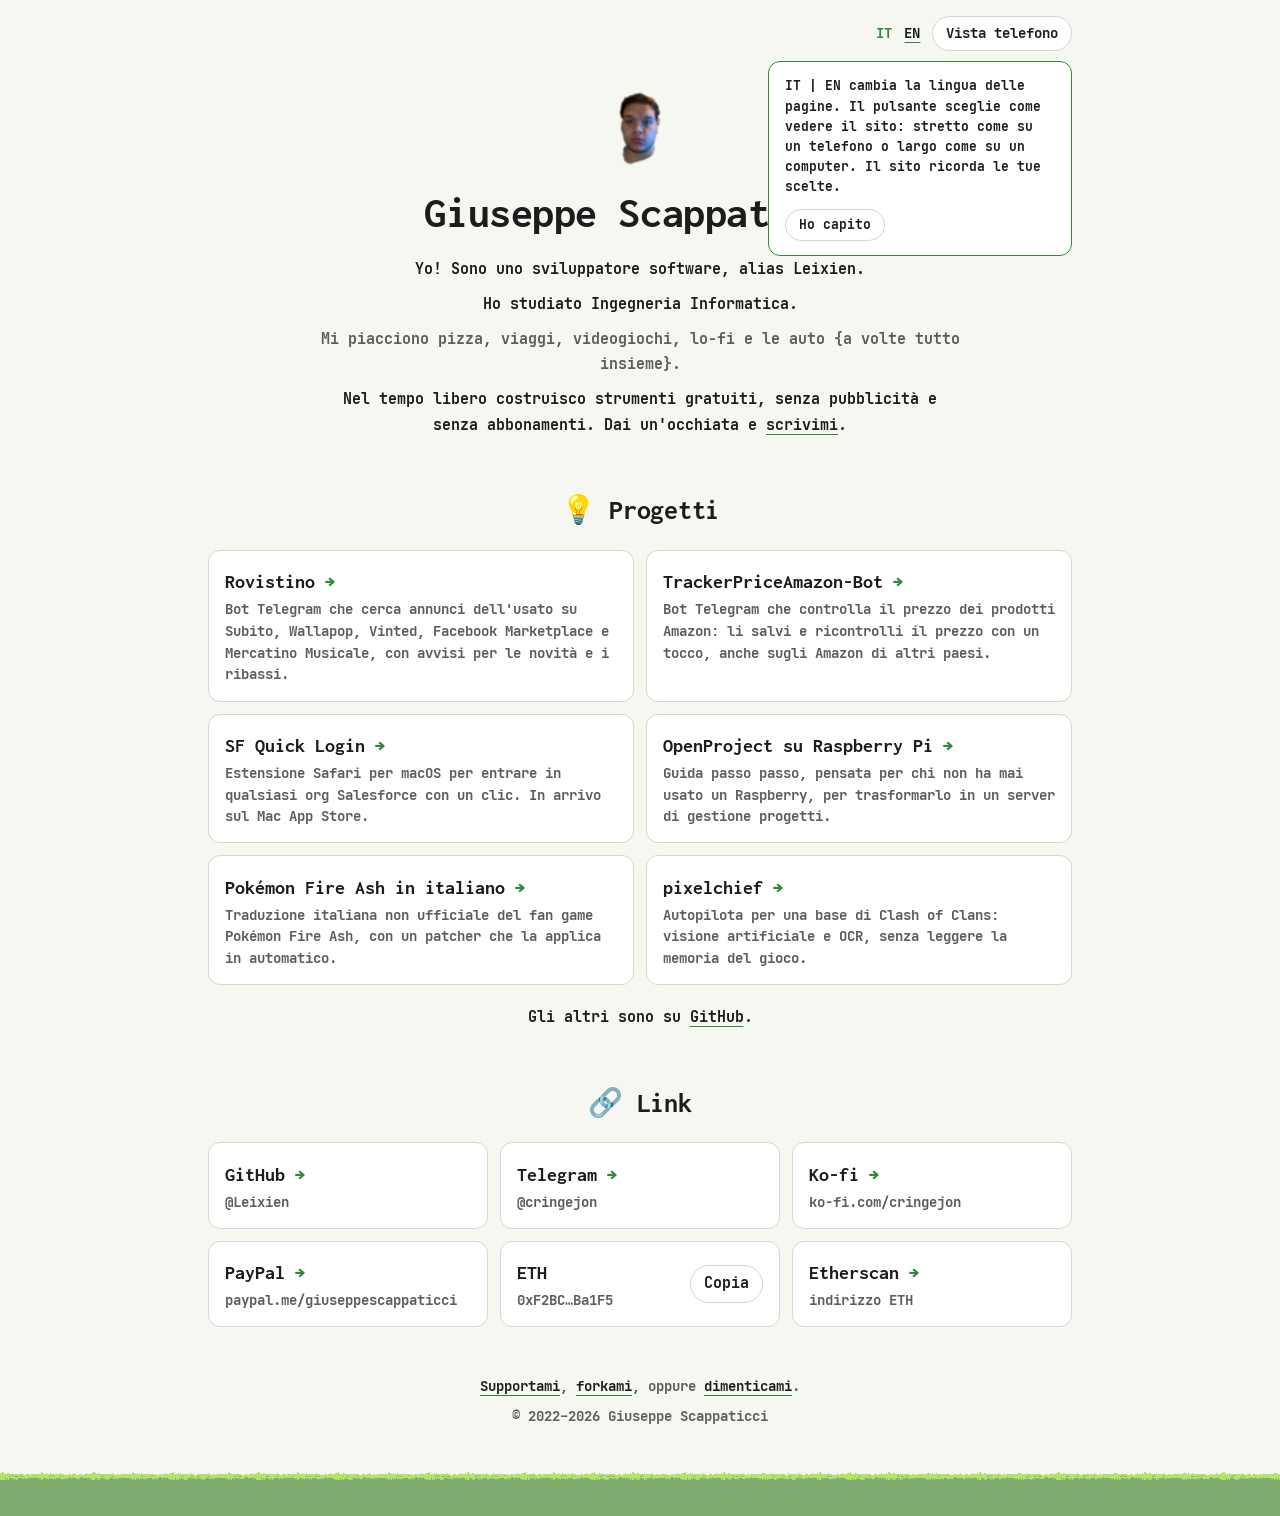
==== commit 8910a251: "Update the sites Rovistino searches" ====
--- a/index.html
+++ b/index.html
@@ -66,7 +66,7 @@
 
     <h2 id="progetti">💡 Progetti</h2>
     <ul class="projects">
-      <li><a href="/Rovistino/"><b>Rovistino</b><span>Bot Telegram che cerca annunci dell'usato su Subito, Wallapop e Vinted, con avvisi per le novità e i ribassi.</span></a></li>
+      <li><a href="/Rovistino/"><b>Rovistino</b><span>Bot Telegram che cerca annunci dell'usato su Subito, Wallapop, Vinted, Facebook Marketplace e Mercatino Musicale, con avvisi per le novità e i ribassi.</span></a></li>
       <li><a href="https://github.com/Leixien/TrackerPriceAmazon-Bot"><b>TrackerPriceAmazon-Bot</b><span>Bot Telegram che controlla il prezzo dei prodotti Amazon: li salvi e ricontrolli il prezzo con un tocco, anche sugli Amazon di altri paesi.</span></a></li>
       <li><a href="/SF-Quick-Login-Safari-Extension/"><b>SF Quick Login</b><span>Estensione Safari per macOS per entrare in qualsiasi org Salesforce con un clic. In arrivo sul Mac App Store.</span></a></li>
       <li><a href="https://github.com/Leixien/raspberry-openproject-guide"><b>OpenProject su Raspberry Pi</b><span>Guida passo passo, pensata per chi non ha mai usato un Raspberry, per trasformarlo in un server di gestione progetti.</span></a></li>
